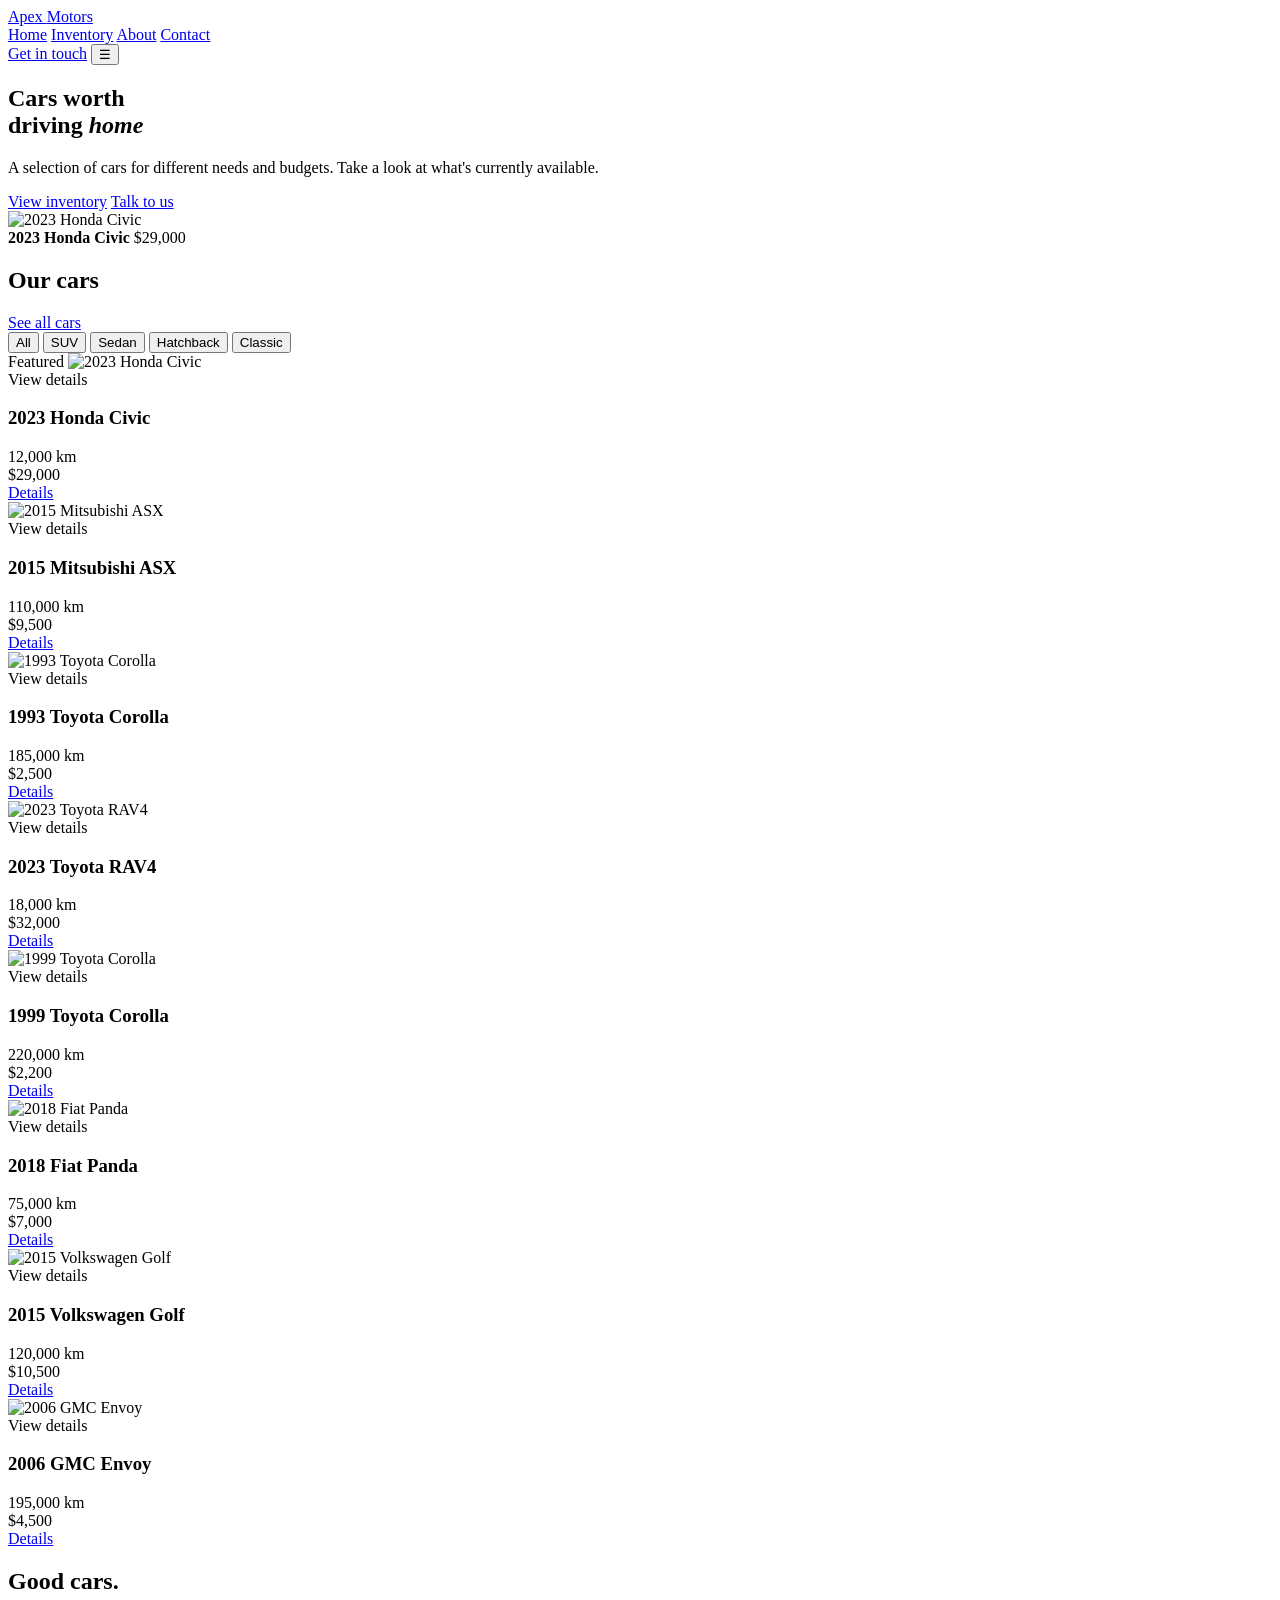
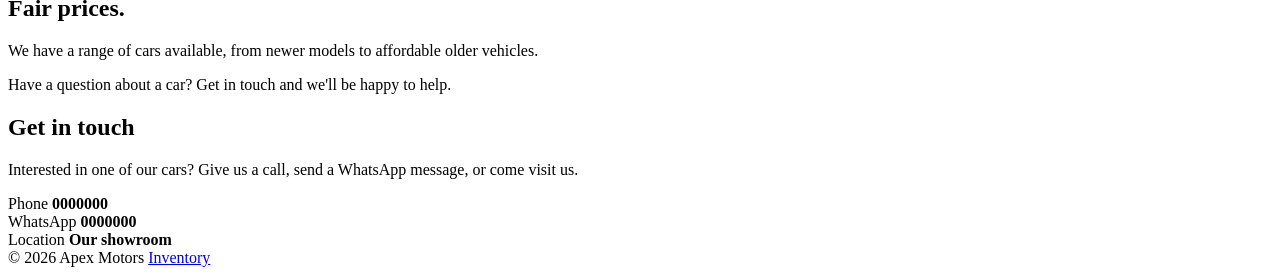
==== index.html @ e06a5155 "Add files via upload" ====
<!DOCTYPE html>
<html lang="en">

<head>
  <meta charset="UTF-8">
  <meta name="viewport" content="width=device-width, initial-scale=1.0">
  <title>Apex Motors</title>
  <link rel="stylesheet" href="css/styles.css">
</head>

<body>

  <header class="site-header" id="header">
    <div class="wrap nav">
      <a href="index.html" class="brand">Apex <span>Motors</span></a>

      <nav class="nav-links" id="navLinks">
        <a href="index.html" class="is-active">Home</a>
        <a href="inventory.html">Inventory</a>
        <a href="#about">About</a>
        <a href="#contact">Contact</a>
      </nav>

      <div class="nav-right">
        <a href="#contact" class="btn btn-ghost">Get in touch</a>
        <button class="menu-btn" id="menuBtn" aria-label="Menu">☰</button>
      </div>
    </div>
  </header>


  <section class="hero">
    <div class="wrap hero-inner">

      <div class="hero-copy">
        <h1>Cars worth<br>driving <em>home</em></h1>

        <p>
          A selection of cars for different needs and budgets.
          Take a look at what's currently available.
        </p>

        <div class="hero-actions">
          <a href="inventory.html" class="btn btn-fill">View inventory</a>
          <a href="#contact" class="btn btn-ghost">Talk to us</a>
        </div>
      </div>

      <div class="hero-photo">
        <img src="images/hondacivic.png" alt="2023 Honda Civic">

        <div class="hero-photo-label">
          <strong>2023 Honda Civic</strong>
          <span>$29,000</span>
        </div>
      </div>

    </div>
  </section>


  <section class="section">
    <div class="wrap">

      <div class="section-top reveal">
        <h2>Our cars</h2>
        <a href="inventory.html">See all cars</a>
      </div>

      <div class="filters reveal">
        <button class="filter is-on" data-filter="all">All</button>
        <button class="filter" data-filter="suv">SUV</button>
        <button class="filter" data-filter="sedan">Sedan</button>
        <button class="filter" data-filter="hatchback">Hatchback</button>
        <button class="filter" data-filter="classic">Classic</button>
      </div>


      <div class="cars" id="carGrid">


        <!-- Honda Civic -->
        <article class="car" data-category="sedan">

          <div class="car-img">
            <span class="car-tag">Featured</span>

            <img src="images/hondacivic.png" alt="2023 Honda Civic">

            <div class="car-overlay">
              <span>View details</span>
            </div>
          </div>

          <div class="car-body">

            <h3>2023 Honda Civic</h3>

            <div class="car-meta">
              <span>12,000 km</span>
            </div>

            <div class="car-footer">
              <div class="car-price">$29,000</div>
              <a href="#" class="car-link">Details</a>
            </div>

          </div>

        </article>


        <!-- Mitsubishi ASX -->
        <article class="car" data-category="suv">

          <div class="car-img">

            <img src="images/mitsubishiasx.png" alt="2015 Mitsubishi ASX">

            <div class="car-overlay">
              <span>View details</span>
            </div>

          </div>

          <div class="car-body">

            <h3>2015 Mitsubishi ASX</h3>

            <div class="car-meta">
              <span>110,000 km</span>
            </div>

            <div class="car-footer">
              <div class="car-price">$9,500</div>
              <a href="#" class="car-link">Details</a>
            </div>

          </div>

        </article>


        <!-- Toyota Corolla 1993 -->
        <article class="car" data-category="sedan classic">

          <div class="car-img">

            <img src="images/corolla1993.png" alt="1993 Toyota Corolla">

            <div class="car-overlay">
              <span>View details</span>
            </div>

          </div>

          <div class="car-body">

            <h3>1993 Toyota Corolla</h3>

            <div class="car-meta">
              <span>185,000 km</span>
            </div>

            <div class="car-footer">
              <div class="car-price">$2,500</div>
              <a href="#" class="car-link">Details</a>
            </div>

          </div>

        </article>


        <!-- Toyota RAV4 -->
        <article class="car" data-category="suv">

          <div class="car-img">

            <img src="images/toyotaRAV4.png" alt="2023 Toyota RAV4">

            <div class="car-overlay">
              <span>View details</span>
            </div>

          </div>

          <div class="car-body">

            <h3>2023 Toyota RAV4</h3>

            <div class="car-meta">
              <span>18,000 km</span>
            </div>

            <div class="car-footer">
              <div class="car-price">$32,000</div>
              <a href="#" class="car-link">Details</a>
            </div>

          </div>

        </article>


        <!-- Toyota Corolla 1999 -->
        <article class="car" data-category="sedan classic">

          <div class="car-img">

            <img src="images/corolla1999.png" alt="1999 Toyota Corolla">

            <div class="car-overlay">
              <span>View details</span>
            </div>

          </div>

          <div class="car-body">

            <h3>1999 Toyota Corolla</h3>

            <div class="car-meta">
              <span>220,000 km</span>
            </div>

            <div class="car-footer">
              <div class="car-price">$2,200</div>
              <a href="#" class="car-link">Details</a>
            </div>

          </div>

        </article>


        <!-- Fiat Panda -->
        <article class="car" data-category="hatchback">

          <div class="car-img">

            <img src="images/fiatpanda.png" alt="2018 Fiat Panda">

            <div class="car-overlay">
              <span>View details</span>
            </div>

          </div>

          <div class="car-body">

            <h3>2018 Fiat Panda</h3>

            <div class="car-meta">
              <span>75,000 km</span>
            </div>

            <div class="car-footer">
              <div class="car-price">$7,000</div>
              <a href="#" class="car-link">Details</a>
            </div>

          </div>

        </article>


        <!-- Volkswagen Golf -->
        <article class="car" data-category="hatchback">

          <div class="car-img">

            <img src="images/volkswagengolf.png" alt="2015 Volkswagen Golf">

            <div class="car-overlay">
              <span>View details</span>
            </div>

          </div>

          <div class="car-body">

            <h3>2015 Volkswagen Golf</h3>

            <div class="car-meta">
              <span>120,000 km</span>
            </div>

            <div class="car-footer">
              <div class="car-price">$10,500</div>
              <a href="#" class="car-link">Details</a>
            </div>

          </div>

        </article>


        <!-- GMC Envoy -->
        <article class="car" data-category="suv">

          <div class="car-img">

            <img src="images/gmcenvoy.png" alt="2006 GMC Envoy">

            <div class="car-overlay">
              <span>View details</span>
            </div>

          </div>

          <div class="car-body">

            <h3>2006 GMC Envoy</h3>

            <div class="car-meta">
              <span>195,000 km</span>
            </div>

            <div class="car-footer">
              <div class="car-price">$4,500</div>
              <a href="#" class="car-link">Details</a>
            </div>

          </div>

        </article>

      </div>
    </div>
  </section>


  <section class="about" id="about">

    <div class="wrap about-grid">

      <h2 class="reveal">
        Good cars.<br>
        Fair prices.
      </h2>

      <div class="reveal">

        <p>
          We have a range of cars available, from newer models to
          affordable older vehicles.
        </p>

        <p>
          Have a question about a car? Get in touch and we'll be
          happy to help.
        </p>

      </div>

    </div>

  </section>


  <section class="contact" id="contact">

    <div class="wrap">

      <div class="contact-inner reveal">

        <div class="contact-text">

          <h2>Get in touch</h2>

          <p>
            Interested in one of our cars? Give us a call,
            send a WhatsApp message, or come visit us.
          </p>

        </div>


        <div class="contact-details">

          <div>
            <span>Phone</span>
            <strong>0000000</strong>
          </div>

          <div>
            <span>WhatsApp</span>
            <strong>0000000</strong>
          </div>

          <div>
            <span>Location</span>
            <strong>Our showroom</strong>
          </div>

        </div>

      </div>

    </div>

  </section>


  <footer class="site-footer">

    <div class="wrap footer-row">

      <span>© 2026 Apex Motors</span>

      <a href="inventory.html">Inventory</a>

    </div>

  </footer>


  <script src="js/main.js"></script>

</body>

</html>
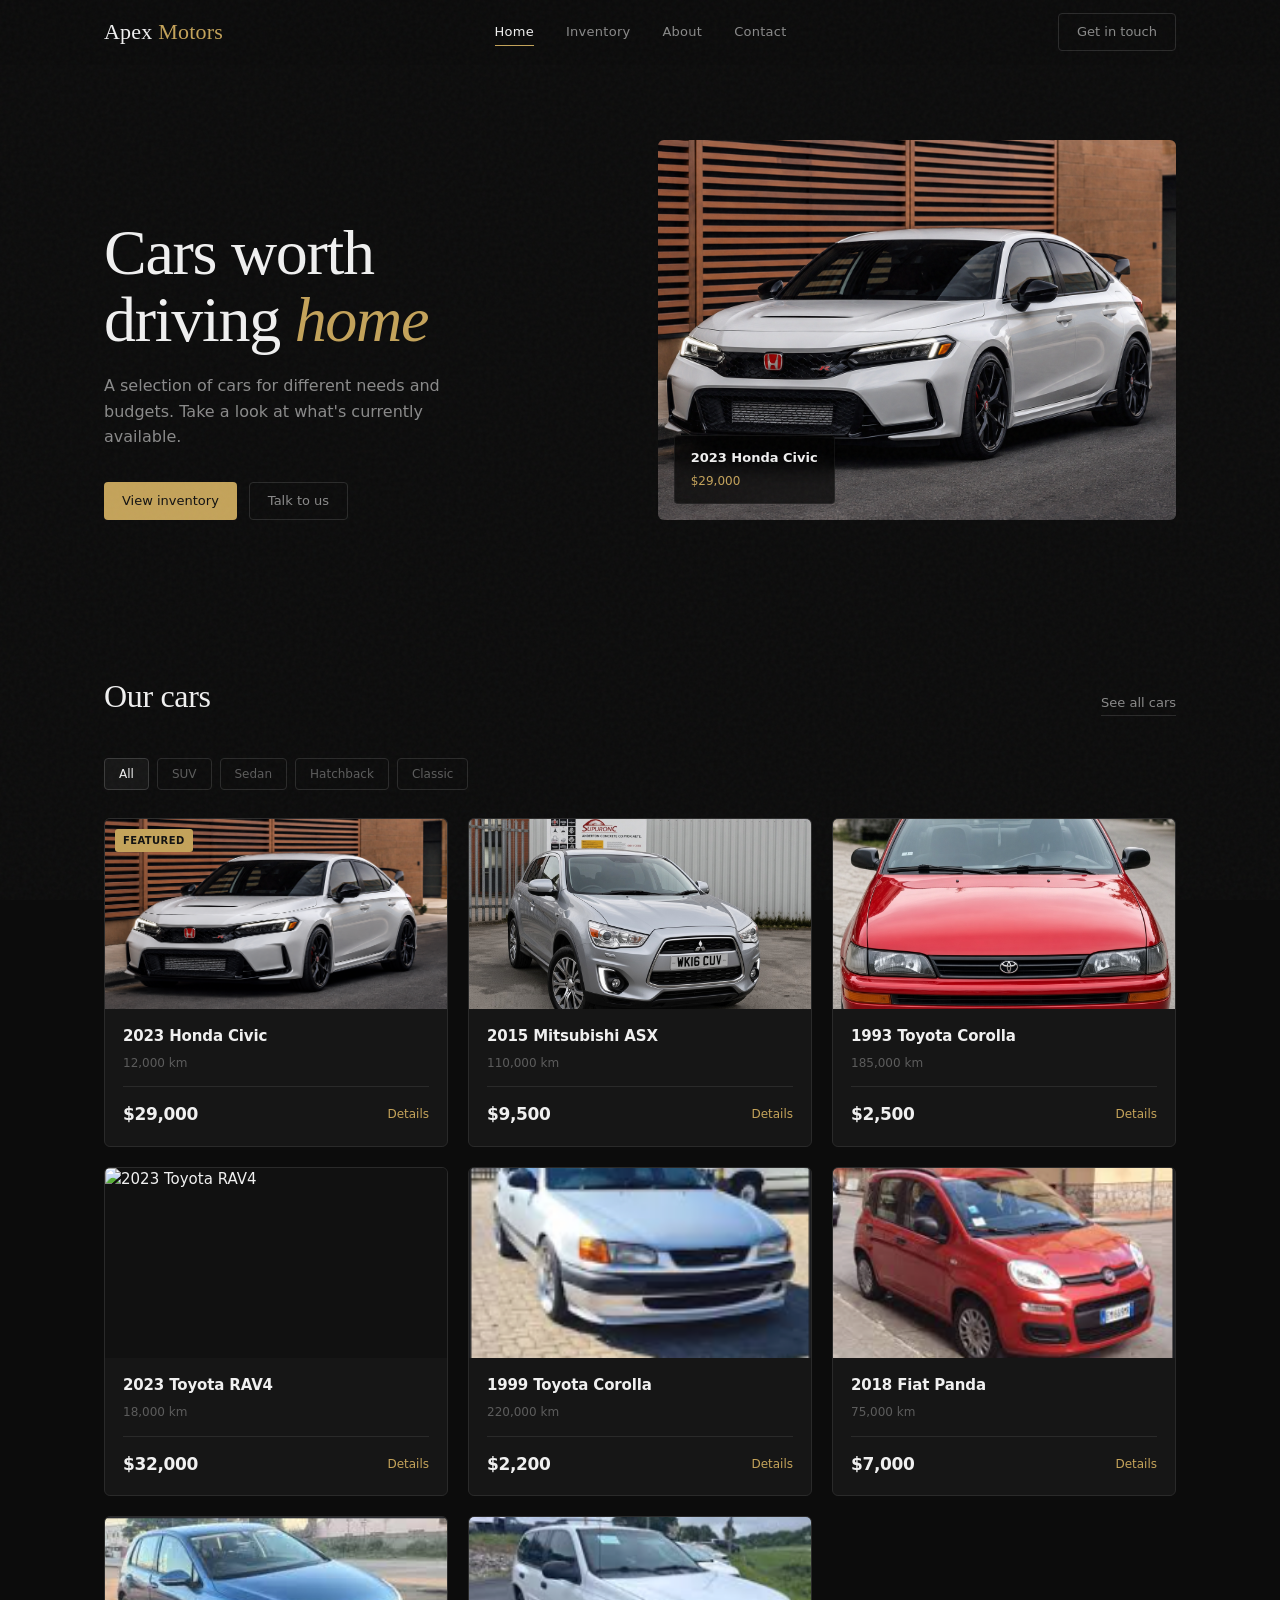
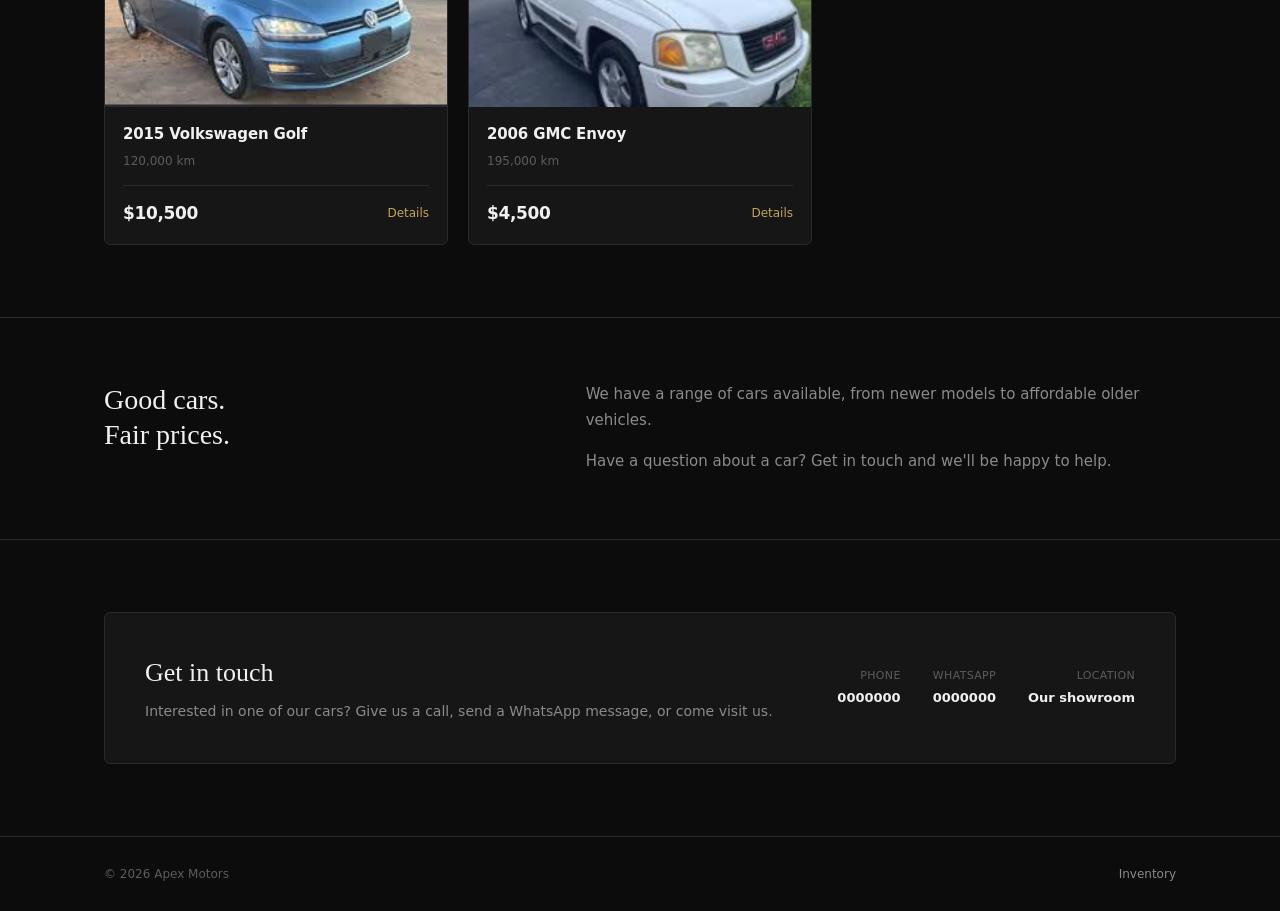
==== commit 509f0ac2: "Fix stylesheet and image paths; load styles.css and root images; fix script path" ====
--- a/index.html
+++ b/index.html
@@ -5,7 +5,7 @@
   <meta charset="UTF-8">
   <meta name="viewport" content="width=device-width, initial-scale=1.0">
   <title>Apex Motors</title>
-  <link rel="stylesheet" href="css/styles.css">
+  <link rel="stylesheet" href="styles.css">
 </head>
 
 <body>
@@ -47,7 +47,7 @@
       </div>
 
       <div class="hero-photo">
-        <img src="images/hondacivic.png" alt="2023 Honda Civic">
+        <img src="hondacivic.png" alt="2023 Honda Civic">
 
         <div class="hero-photo-label">
           <strong>2023 Honda Civic</strong>
@@ -85,7 +85,7 @@
           <div class="car-img">
             <span class="car-tag">Featured</span>
 
-            <img src="images/hondacivic.png" alt="2023 Honda Civic">
+            <img src="hondacivic.png" alt="2023 Honda Civic">
 
             <div class="car-overlay">
               <span>View details</span>
@@ -115,7 +115,7 @@
 
           <div class="car-img">
 
-            <img src="images/mitsubishiasx.png" alt="2015 Mitsubishi ASX">
+            <img src="mitsubishiasx.png" alt="2015 Mitsubishi ASX">
 
             <div class="car-overlay">
               <span>View details</span>
@@ -146,7 +146,7 @@
 
           <div class="car-img">
 
-            <img src="images/corolla1993.png" alt="1993 Toyota Corolla">
+            <img src="corolla1993.png" alt="1993 Toyota Corolla">
 
             <div class="car-overlay">
               <span>View details</span>
@@ -177,7 +177,7 @@
 
           <div class="car-img">
 
-            <img src="images/toyotaRAV4.png" alt="2023 Toyota RAV4">
+            <img src="toyotaRAV4.png" alt="2023 Toyota RAV4">
 
             <div class="car-overlay">
               <span>View details</span>
@@ -208,7 +208,7 @@
 
           <div class="car-img">
 
-            <img src="images/corolla1999.png" alt="1999 Toyota Corolla">
+            <img src="corolla1999.png" alt="1999 Toyota Corolla">
 
             <div class="car-overlay">
               <span>View details</span>
@@ -239,7 +239,7 @@
 
           <div class="car-img">
 
-            <img src="images/fiatpanda.png" alt="2018 Fiat Panda">
+            <img src="fiatpanda.png" alt="2018 Fiat Panda">
 
             <div class="car-overlay">
               <span>View details</span>
@@ -270,7 +270,7 @@
 
           <div class="car-img">
 
-            <img src="images/volkswagengolf.png" alt="2015 Volkswagen Golf">
+            <img src="volkswagengolf.png" alt="2015 Volkswagen Golf">
 
             <div class="car-overlay">
               <span>View details</span>
@@ -301,7 +301,7 @@
 
           <div class="car-img">
 
-            <img src="images/gmcenvoy.png" alt="2006 GMC Envoy">
+            <img src="gmcenvoy.png" alt="2006 GMC Envoy">
 
             <div class="car-overlay">
               <span>View details</span>
@@ -416,8 +416,8 @@
   </footer>
 
 
-  <script src="js/main.js"></script>
+  <script src="main.js"></script>
 
 </body>
 
-</html>+</html>
--- a/styles.css
+++ b/styles.css
@@ -0,0 +1,945 @@
+/* styles */
+
+@import url('https://fonts.googleapis.com/css2?family=DM+Sans:ital,opsz,wght@0,9..40,400;0,9..40,500;0,9..40,600;0,9..40,700;1,9..40,400&family=Instrument+Serif:ital@0;1&display=swap');
+
+:root {
+  --bg: #0c0c0c;
+  --surface: #161616;
+  --surface-2: #1c1c1c;
+  --border: #2a2a2a;
+  --text: #f0f0f0;
+  --text-dim: #8a8a8a;
+  --text-faint: #5c5c5c;
+  --accent: #c4a35a;
+  --accent-dim: rgba(196, 163, 90, 0.15);
+  --white: #ffffff;
+  --radius: 6px;
+}
+
+* {
+  box-sizing: border-box;
+  margin: 0;
+  padding: 0;
+}
+
+html {
+  scroll-behavior: smooth;
+}
+
+body {
+  font-family: 'DM Sans', system-ui, sans-serif;
+  background: var(--bg);
+  color: var(--text);
+  line-height: 1.55;
+  font-size: 15px;
+  -webkit-font-smoothing: antialiased;
+  overflow-x: hidden;
+}
+
+img {
+  max-width: 100%;
+  display: block;
+}
+
+a {
+  color: inherit;
+  text-decoration: none;
+}
+
+ul {
+  list-style: none;
+}
+
+button {
+  font-family: inherit;
+  cursor: pointer;
+  border: none;
+  background: none;
+}
+
+/* subtle film grain */
+body::after {
+  content: '';
+  position: fixed;
+  inset: 0;
+  pointer-events: none;
+  z-index: 9999;
+  opacity: 0.035;
+  background-image: url("data:image/svg+xml,%3Csvg viewBox='0 0 256 256' xmlns='http://www.w3.org/2000/svg'%3E%3Cfilter id='n'%3E%3CfeTurbulence type='fractalNoise' baseFrequency='0.85' numOctaves='4' stitchTiles='stitch'/%3E%3C/filter%3E%3Crect width='100%25' height='100%25' filter='url(%23n)'/%3E%3C/svg%3E");
+}
+
+/* progress bar */
+.progress {
+  position: fixed;
+  top: 0;
+  left: 0;
+  height: 2px;
+  background: var(--accent);
+  width: 0%;
+  z-index: 200;
+  transition: width 0.05s linear;
+}
+
+/* Layout */
+
+.wrap {
+  width: 100%;
+  max-width: 1120px;
+  margin: 0 auto;
+  padding: 0 24px;
+}
+
+/* Header */
+
+.site-header {
+  position: fixed;
+  top: 0;
+  left: 0;
+  right: 0;
+  z-index: 100;
+  background: rgba(12, 12, 12, 0.88);
+  backdrop-filter: blur(12px);
+  border-bottom: 1px solid transparent;
+  transition: border-color 0.25s, background 0.25s;
+}
+
+.site-header.is-scrolled {
+  border-bottom-color: var(--border);
+  background: rgba(12, 12, 12, 0.95);
+}
+
+.nav {
+  display: flex;
+  align-items: center;
+  justify-content: space-between;
+  height: 64px;
+}
+
+.brand {
+  font-family: 'Instrument Serif', Georgia, serif;
+  font-size: 22px;
+  font-weight: 400;
+  letter-spacing: 0.01em;
+  transition: opacity 0.2s;
+}
+
+.brand:hover {
+  opacity: 0.85;
+}
+
+.brand span {
+  color: var(--accent);
+}
+
+.nav-links {
+  display: flex;
+  gap: 32px;
+}
+
+.nav-links a {
+  font-size: 13px;
+  font-weight: 500;
+  color: var(--text-dim);
+  letter-spacing: 0.02em;
+  position: relative;
+  transition: color 0.2s;
+}
+
+.nav-links a::after {
+  content: '';
+  position: absolute;
+  left: 0;
+  bottom: -4px;
+  width: 0;
+  height: 1px;
+  background: var(--accent);
+  transition: width 0.25s ease;
+}
+
+.nav-links a:hover::after,
+.nav-links a.is-active::after {
+  width: 100%;
+}
+
+.nav-links a:hover,
+.nav-links a.is-active {
+  color: var(--text);
+}
+
+.nav-right {
+  display: flex;
+  align-items: center;
+  gap: 12px;
+}
+
+.btn {
+  display: inline-flex;
+  align-items: center;
+  justify-content: center;
+  height: 38px;
+  padding: 0 18px;
+  font-size: 13px;
+  font-weight: 500;
+  border-radius: 4px;
+  transition: all 0.2s ease;
+  position: relative;
+  overflow: hidden;
+}
+
+.btn-ghost {
+  border: 1px solid var(--border);
+  color: var(--text-dim);
+}
+
+.btn-ghost:hover {
+  border-color: #4a4a4a;
+  color: var(--text);
+  transform: translateY(-1px);
+}
+
+.btn-fill {
+  background: var(--accent);
+  color: #111;
+}
+
+.btn-fill:hover {
+  background: #d4b46a;
+  transform: translateY(-1px);
+  box-shadow: 0 6px 20px rgba(196, 163, 90, 0.25);
+}
+
+.menu-btn {
+  display: none;
+  font-size: 20px;
+  color: var(--text);
+  padding: 4px;
+}
+
+/* Hero */
+
+.hero {
+  padding: 140px 0 80px;
+  position: relative;
+}
+
+.hero-inner {
+  display: grid;
+  grid-template-columns: 1fr 1.05fr;
+  gap: 60px;
+  align-items: end;
+}
+
+.hero-copy {
+  opacity: 0;
+  transform: translateY(24px);
+  animation: rise 0.8s ease 0.15s forwards;
+}
+
+.hero-copy h1 {
+  font-family: 'Instrument Serif', Georgia, serif;
+  font-size: clamp(42px, 6vw, 64px);
+  font-weight: 400;
+  line-height: 1.05;
+  letter-spacing: -0.02em;
+  margin-bottom: 20px;
+}
+
+.hero-copy h1 em {
+  font-style: italic;
+  color: var(--accent);
+}
+
+.hero-copy p {
+  color: var(--text-dim);
+  font-size: 16px;
+  max-width: 380px;
+  margin-bottom: 32px;
+  line-height: 1.6;
+}
+
+.hero-actions {
+  display: flex;
+  gap: 12px;
+}
+
+.hero-photo {
+  position: relative;
+  opacity: 0;
+  transform: translateY(24px);
+  animation: rise 0.8s ease 0.35s forwards;
+}
+
+.hero-photo img {
+  width: 100%;
+  height: 380px;
+  object-fit: cover;
+  border-radius: var(--radius);
+  transition: transform 0.6s ease;
+}
+
+.hero-photo:hover img {
+  transform: scale(1.02);
+}
+
+.hero-photo-label {
+  position: absolute;
+  bottom: 16px;
+  left: 16px;
+  background: rgba(0,0,0,0.7);
+  backdrop-filter: blur(10px);
+  padding: 12px 16px;
+  border-radius: 4px;
+  font-size: 13px;
+  border: 1px solid rgba(255,255,255,0.06);
+  transition: transform 0.3s ease;
+}
+
+.hero-photo:hover .hero-photo-label {
+  transform: translateY(-4px);
+}
+
+.hero-photo-label strong {
+  display: block;
+  font-weight: 600;
+  margin-bottom: 3px;
+}
+
+.hero-photo-label span {
+  color: var(--accent);
+  font-size: 12px;
+}
+
+/* Section shared */
+
+.section {
+  padding: 72px 0;
+}
+
+.section-top {
+  display: flex;
+  align-items: baseline;
+  justify-content: space-between;
+  margin-bottom: 36px;
+  gap: 20px;
+}
+
+.section-top h2 {
+  font-family: 'Instrument Serif', Georgia, serif;
+  font-size: 32px;
+  font-weight: 400;
+  letter-spacing: -0.01em;
+}
+
+.section-top a {
+  font-size: 13px;
+  color: var(--text-dim);
+  border-bottom: 1px solid var(--border);
+  padding-bottom: 2px;
+  transition: color 0.2s, border-color 0.2s;
+}
+
+.section-top a:hover {
+  color: var(--accent);
+  border-color: var(--accent);
+}
+
+/* Filters */
+
+.filters {
+  display: flex;
+  gap: 8px;
+  margin-bottom: 28px;
+  flex-wrap: wrap;
+}
+
+.filter {
+  height: 32px;
+  padding: 0 14px;
+  font-size: 12px;
+  font-weight: 500;
+  color: var(--text-faint);
+  border: 1px solid var(--border);
+  border-radius: 4px;
+  transition: all 0.2s ease;
+}
+
+.filter:hover {
+  color: var(--text-dim);
+  border-color: #3a3a3a;
+}
+
+.filter.is-on {
+  background: var(--surface);
+  color: var(--text);
+  border-color: #3a3a3a;
+}
+
+/* Car grid */
+
+.cars {
+  display: grid;
+  grid-template-columns: repeat(3, 1fr);
+  gap: 20px;
+}
+
+.car {
+  background: var(--surface);
+  border: 1px solid var(--border);
+  border-radius: var(--radius);
+  overflow: hidden;
+  transition: border-color 0.25s, transform 0.3s ease, box-shadow 0.3s ease;
+  opacity: 0;
+  transform: translateY(20px);
+}
+
+.car.is-visible {
+  opacity: 1;
+  transform: translateY(0);
+}
+
+.car:hover {
+  border-color: #404040;
+  transform: translateY(-6px);
+  box-shadow: 0 16px 40px rgba(0,0,0,0.35);
+}
+
+.car-img {
+  position: relative;
+  height: 190px;
+  overflow: hidden;
+  background: #111;
+}
+
+.car-img img {
+  width: 100%;
+  height: 100%;
+  object-fit: cover;
+  transition: transform 0.5s ease;
+}
+
+.car:hover .car-img img {
+  transform: scale(1.06);
+}
+
+.car-tag {
+  position: absolute;
+  top: 10px;
+  left: 10px;
+  font-size: 10px;
+  font-weight: 600;
+  letter-spacing: 0.04em;
+  text-transform: uppercase;
+  background: var(--accent);
+  color: #111;
+  padding: 4px 8px;
+  border-radius: 3px;
+  z-index: 2;
+}
+
+.car-overlay {
+  position: absolute;
+  inset: 0;
+  background: linear-gradient(to top, rgba(0,0,0,0.55) 0%, transparent 50%);
+  opacity: 0;
+  transition: opacity 0.3s ease;
+  display: flex;
+  align-items: flex-end;
+  justify-content: center;
+  padding-bottom: 16px;
+  z-index: 1;
+}
+
+.car:hover .car-overlay {
+  opacity: 1;
+}
+
+.car-overlay span {
+  font-size: 12px;
+  font-weight: 500;
+  color: #fff;
+  background: rgba(255,255,255,0.12);
+  backdrop-filter: blur(6px);
+  padding: 7px 14px;
+  border-radius: 4px;
+  border: 1px solid rgba(255,255,255,0.1);
+}
+
+.car-body {
+  padding: 16px 18px 18px;
+}
+
+.car-body h3 {
+  font-size: 15px;
+  font-weight: 600;
+  margin-bottom: 6px;
+  letter-spacing: -0.01em;
+}
+
+.car-meta {
+  display: flex;
+  flex-wrap: wrap;
+  gap: 10px;
+  font-size: 12px;
+  color: var(--text-faint);
+  margin-bottom: 14px;
+}
+
+.car-footer {
+  display: flex;
+  align-items: center;
+  justify-content: space-between;
+  padding-top: 14px;
+  border-top: 1px solid var(--border);
+}
+
+.car-price {
+  font-size: 17px;
+  font-weight: 600;
+  letter-spacing: -0.02em;
+}
+
+.car-link {
+  font-size: 12px;
+  font-weight: 500;
+  color: var(--accent);
+  transition: opacity 0.2s, transform 0.2s;
+  display: inline-block;
+}
+
+.car:hover .car-link {
+  transform: translateX(3px);
+}
+
+/* About */
+
+.about {
+  border-top: 1px solid var(--border);
+  border-bottom: 1px solid var(--border);
+  padding: 64px 0;
+}
+
+.about-grid {
+  display: grid;
+  grid-template-columns: 1fr 1.4fr;
+  gap: 60px;
+  align-items: start;
+}
+
+.about-grid h2 {
+  font-family: 'Instrument Serif', Georgia, serif;
+  font-size: 28px;
+  font-weight: 400;
+  line-height: 1.25;
+}
+
+.about-grid p {
+  color: var(--text-dim);
+  font-size: 15px;
+  line-height: 1.7;
+  margin-bottom: 16px;
+}
+
+.about-grid p:last-child {
+  margin-bottom: 0;
+}
+
+/* Contact */
+
+.contact {
+  padding: 72px 0;
+}
+
+.contact-inner {
+  display: flex;
+  align-items: center;
+  justify-content: space-between;
+  gap: 40px;
+  padding: 40px;
+  background: var(--surface);
+  border: 1px solid var(--border);
+  border-radius: var(--radius);
+  transition: border-color 0.3s;
+}
+
+.contact-inner:hover {
+  border-color: #3a3a3a;
+}
+
+.contact-text h2 {
+  font-family: 'Instrument Serif', Georgia, serif;
+  font-size: 26px;
+  font-weight: 400;
+  margin-bottom: 8px;
+}
+
+.contact-text p {
+  color: var(--text-dim);
+  font-size: 14px;
+}
+
+.contact-details {
+  display: flex;
+  gap: 32px;
+  text-align: right;
+}
+
+.contact-details div {
+  font-size: 13px;
+}
+
+.contact-details span {
+  display: block;
+  color: var(--text-faint);
+  font-size: 11px;
+  margin-bottom: 4px;
+  letter-spacing: 0.03em;
+  text-transform: uppercase;
+}
+
+/* Footer */
+
+.site-footer {
+  border-top: 1px solid var(--border);
+  padding: 28px 0;
+}
+
+.footer-row {
+  display: flex;
+  align-items: center;
+  justify-content: space-between;
+  font-size: 12px;
+  color: var(--text-faint);
+}
+
+.footer-row a {
+  color: var(--text-dim);
+  transition: color 0.2s;
+}
+
+.footer-row a:hover {
+  color: var(--text);
+}
+
+/* Detail page */
+
+.detail {
+  padding: 100px 0 60px;
+}
+
+.detail-grid {
+  display: grid;
+  grid-template-columns: 1.5fr 1fr;
+  gap: 32px;
+  align-items: start;
+}
+
+.gallery {
+  background: var(--surface);
+  border: 1px solid var(--border);
+  border-radius: var(--radius);
+  overflow: hidden;
+}
+
+.gallery-main {
+  height: 400px;
+  background: #0a0a0a;
+  cursor: zoom-in;
+  position: relative;
+}
+
+.gallery-main img {
+  width: 100%;
+  height: 100%;
+  object-fit: cover;
+  transition: transform 0.4s ease;
+}
+
+.gallery-main:hover img {
+  transform: scale(1.03);
+}
+
+.gallery-thumbs {
+  display: flex;
+  gap: 6px;
+  padding: 10px;
+  overflow-x: auto;
+}
+
+.gallery-thumbs img {
+  width: 72px;
+  height: 52px;
+  object-fit: cover;
+  border-radius: 3px;
+  cursor: pointer;
+  opacity: 0.45;
+  border: 2px solid transparent;
+  transition: opacity 0.2s, border-color 0.2s, transform 0.2s;
+}
+
+.gallery-thumbs img.is-active,
+.gallery-thumbs img:hover {
+  opacity: 1;
+  border-color: var(--accent);
+  transform: scale(1.05);
+}
+
+.detail-panel {
+  background: var(--surface);
+  border: 1px solid var(--border);
+  border-radius: var(--radius);
+  padding: 28px;
+  position: sticky;
+  top: 84px;
+}
+
+.detail-panel h1 {
+  font-family: 'Instrument Serif', Georgia, serif;
+  font-size: 26px;
+  font-weight: 400;
+  margin-bottom: 4px;
+}
+
+.detail-panel .sub {
+  color: var(--text-faint);
+  font-size: 13px;
+  margin-bottom: 16px;
+}
+
+.detail-price {
+  font-size: 28px;
+  font-weight: 600;
+  letter-spacing: -0.02em;
+  margin-bottom: 24px;
+}
+
+.specs {
+  display: grid;
+  grid-template-columns: 1fr 1fr;
+  gap: 8px;
+  margin-bottom: 24px;
+}
+
+.spec {
+  background: var(--bg);
+  padding: 12px 14px;
+  border-radius: 4px;
+  font-size: 13px;
+  transition: background 0.2s;
+}
+
+.spec:hover {
+  background: var(--surface-2);
+}
+
+.spec span {
+  display: block;
+  font-size: 11px;
+  color: var(--text-faint);
+  margin-bottom: 2px;
+  text-transform: uppercase;
+  letter-spacing: 0.03em;
+}
+
+.detail-actions {
+  display: flex;
+  flex-direction: column;
+  gap: 8px;
+}
+
+.detail-actions .btn {
+  width: 100%;
+  height: 42px;
+}
+
+.features-block {
+  margin-top: 32px;
+  background: var(--surface);
+  border: 1px solid var(--border);
+  border-radius: var(--radius);
+  padding: 28px;
+}
+
+.features-block h3 {
+  font-size: 15px;
+  font-weight: 600;
+  margin-bottom: 16px;
+}
+
+.features-block ul {
+  display: grid;
+  grid-template-columns: 1fr 1fr;
+  gap: 8px 24px;
+}
+
+.features-block li {
+  font-size: 13px;
+  color: var(--text-dim);
+  padding-left: 16px;
+  position: relative;
+}
+
+.features-block li::before {
+  content: '';
+  position: absolute;
+  left: 0;
+  top: 7px;
+  width: 5px;
+  height: 5px;
+  background: var(--accent);
+  border-radius: 50%;
+}
+
+.back-link {
+  display: inline-block;
+  margin-top: 24px;
+  font-size: 13px;
+  color: var(--text-dim);
+  transition: color 0.2s;
+}
+
+.back-link:hover {
+  color: var(--accent);
+}
+
+/* Lightbox */
+.lightbox {
+  position: fixed;
+  inset: 0;
+  background: rgba(0,0,0,0.92);
+  z-index: 300;
+  display: flex;
+  align-items: center;
+  justify-content: center;
+  opacity: 0;
+  pointer-events: none;
+  transition: opacity 0.3s ease;
+}
+
+.lightbox.is-open {
+  opacity: 1;
+  pointer-events: auto;
+}
+
+.lightbox img {
+  max-width: 90vw;
+  max-height: 85vh;
+  object-fit: contain;
+  border-radius: 4px;
+  transform: scale(0.95);
+  transition: transform 0.3s ease;
+}
+
+.lightbox.is-open img {
+  transform: scale(1);
+}
+
+.lightbox-close {
+  position: absolute;
+  top: 24px;
+  right: 28px;
+  font-size: 28px;
+  color: #fff;
+  opacity: 0.7;
+  transition: opacity 0.2s;
+  line-height: 1;
+}
+
+.lightbox-close:hover {
+  opacity: 1;
+}
+
+/* reveal helper */
+.reveal {
+  opacity: 0;
+  transform: translateY(28px);
+  transition: opacity 0.7s ease, transform 0.7s ease;
+}
+
+.reveal.is-in {
+  opacity: 1;
+  transform: translateY(0);
+}
+
+/* keyframes */
+@keyframes rise {
+  to {
+    opacity: 1;
+    transform: translateY(0);
+  }
+}
+
+/* Responsive */
+
+@media (max-width: 900px) {
+  .hero-inner,
+  .about-grid,
+  .detail-grid {
+    grid-template-columns: 1fr;
+  }
+
+  .hero-photo {
+    order: -1;
+  }
+
+  .hero-photo img {
+    height: 280px;
+  }
+
+  .cars {
+    grid-template-columns: 1fr 1fr;
+  }
+
+  .nav-links {
+    display: none;
+  }
+
+  .nav-links.is-open {
+    display: flex;
+    flex-direction: column;
+    position: absolute;
+    top: 64px;
+    left: 0;
+    right: 0;
+    background: var(--bg);
+    border-bottom: 1px solid var(--border);
+    padding: 20px 24px;
+    gap: 16px;
+  }
+
+  .menu-btn {
+    display: block;
+  }
+
+  .contact-inner {
+    flex-direction: column;
+    align-items: flex-start;
+    text-align: left;
+  }
+
+  .contact-details {
+    text-align: left;
+    flex-wrap: wrap;
+  }
+}
+
+@media (max-width: 560px) {
+  .cars {
+    grid-template-columns: 1fr;
+  }
+
+  .specs {
+    grid-template-columns: 1fr;
+  }
+
+  .features-block ul {
+    grid-template-columns: 1fr;
+  }
+
+  .hero {
+    padding: 110px 0 60px;
+  }
+
+  .contact-inner {
+    padding: 28px;
+  }
+}
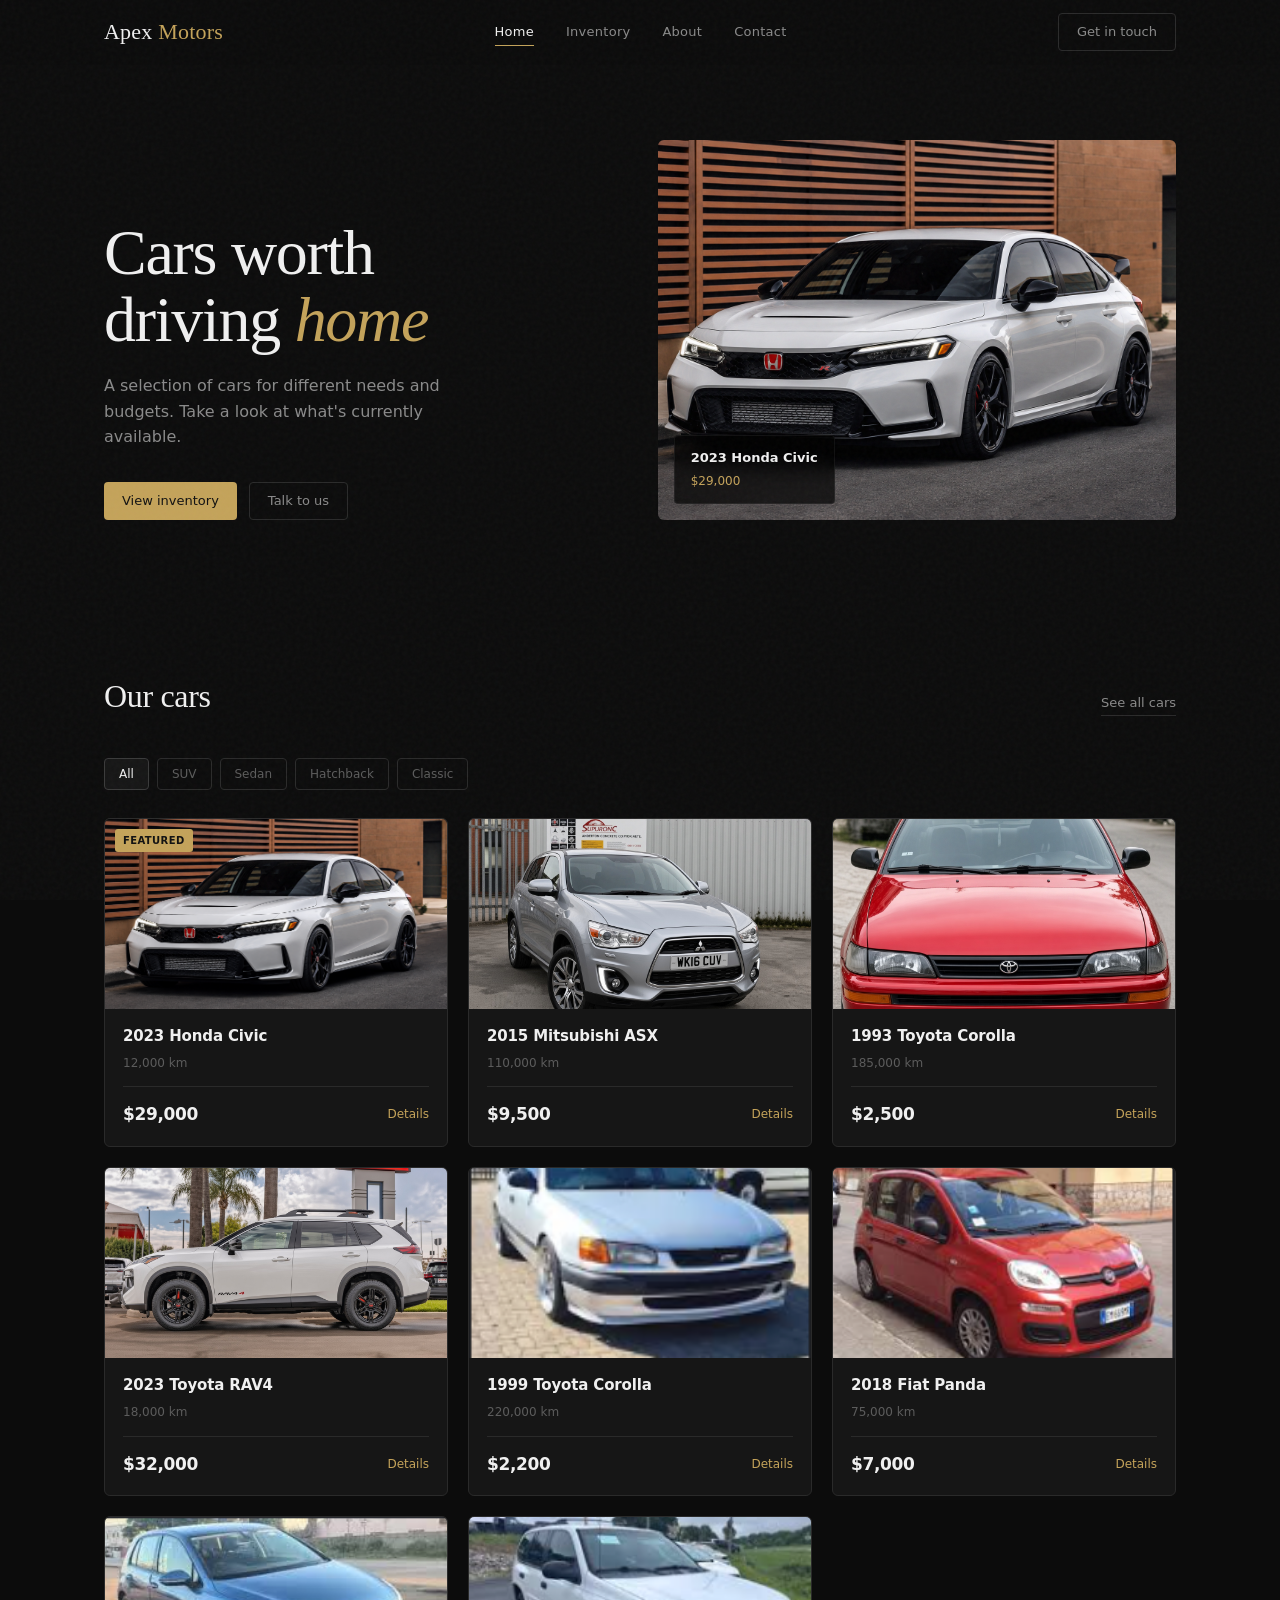
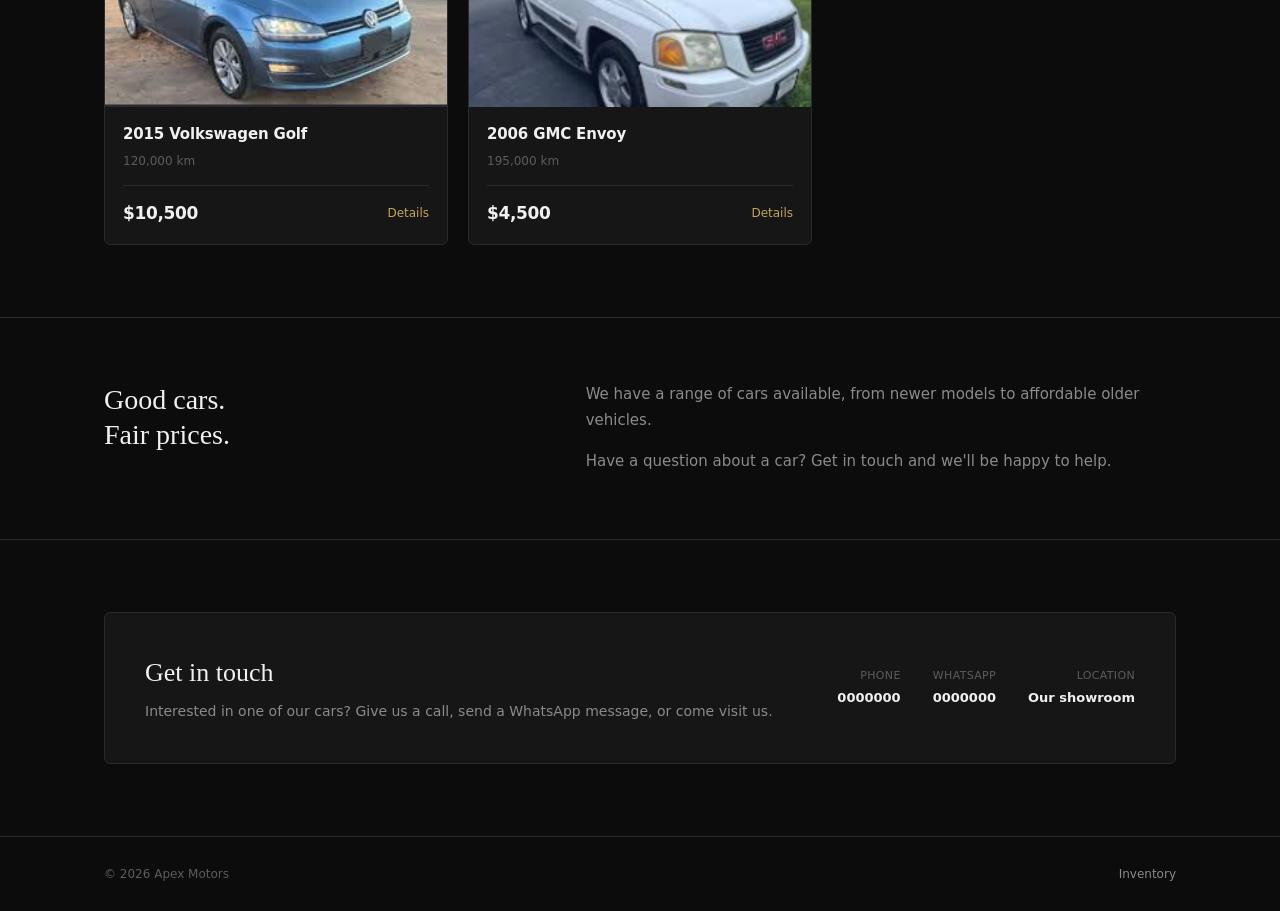
==== commit 77c8a848: "Update index.html" ====
--- a/index.html
+++ b/index.html
@@ -5,7 +5,7 @@
   <meta charset="UTF-8">
   <meta name="viewport" content="width=device-width, initial-scale=1.0">
   <title>Apex Motors</title>
-  <link rel="stylesheet" href="styles.css">
+  <link rel="stylesheet" href="css/styles.css">
 </head>
 
 <body>
@@ -47,7 +47,7 @@
       </div>
 
       <div class="hero-photo">
-        <img src="hondacivic.png" alt="2023 Honda Civic">
+        <img src="images/hondacivic.png" alt="2023 Honda Civic">
 
         <div class="hero-photo-label">
           <strong>2023 Honda Civic</strong>
@@ -85,7 +85,7 @@
           <div class="car-img">
             <span class="car-tag">Featured</span>
 
-            <img src="hondacivic.png" alt="2023 Honda Civic">
+            <img src="images/hondacivic.png" alt="2023 Honda Civic">
 
             <div class="car-overlay">
               <span>View details</span>
@@ -115,7 +115,7 @@
 
           <div class="car-img">
 
-            <img src="mitsubishiasx.png" alt="2015 Mitsubishi ASX">
+            <img src="images/mitsubishiasx.png" alt="2015 Mitsubishi ASX">
 
             <div class="car-overlay">
               <span>View details</span>
@@ -146,7 +146,7 @@
 
           <div class="car-img">
 
-            <img src="corolla1993.png" alt="1993 Toyota Corolla">
+            <img src="images/corolla1993.png" alt="1993 Toyota Corolla">
 
             <div class="car-overlay">
               <span>View details</span>
@@ -177,7 +177,7 @@
 
           <div class="car-img">
 
-            <img src="toyotaRAV4.png" alt="2023 Toyota RAV4">
+            <img src="images/toyotaRAV4.png" alt="2023 Toyota RAV4">
 
             <div class="car-overlay">
               <span>View details</span>
@@ -208,7 +208,7 @@
 
           <div class="car-img">
 
-            <img src="corolla1999.png" alt="1999 Toyota Corolla">
+            <img src="images/corolla1999.png" alt="1999 Toyota Corolla">
 
             <div class="car-overlay">
               <span>View details</span>
@@ -239,7 +239,7 @@
 
           <div class="car-img">
 
-            <img src="fiatpanda.png" alt="2018 Fiat Panda">
+            <img src="images/fiatpanda.png" alt="2018 Fiat Panda">
 
             <div class="car-overlay">
               <span>View details</span>
@@ -270,7 +270,7 @@
 
           <div class="car-img">
 
-            <img src="volkswagengolf.png" alt="2015 Volkswagen Golf">
+            <img src="images/volkswagengolf.png" alt="2015 Volkswagen Golf">
 
             <div class="car-overlay">
               <span>View details</span>
@@ -301,7 +301,7 @@
 
           <div class="car-img">
 
-            <img src="gmcenvoy.png" alt="2006 GMC Envoy">
+            <img src="images/gmcenvoy.png" alt="2006 GMC Envoy">
 
             <div class="car-overlay">
               <span>View details</span>
@@ -416,7 +416,7 @@
   </footer>
 
 
-  <script src="main.js"></script>
+  <script src="js/main.js"></script>
 
 </body>
 
--- a/css/styles.css
+++ b/css/styles.css
@@ -0,0 +1,945 @@
+/* styles */
+
+@import url('https://fonts.googleapis.com/css2?family=DM+Sans:ital,opsz,wght@0,9..40,400;0,9..40,500;0,9..40,600;0,9..40,700;1,9..40,400&family=Instrument+Serif:ital@0;1&display=swap');
+
+:root {
+  --bg: #0c0c0c;
+  --surface: #161616;
+  --surface-2: #1c1c1c;
+  --border: #2a2a2a;
+  --text: #f0f0f0;
+  --text-dim: #8a8a8a;
+  --text-faint: #5c5c5c;
+  --accent: #c4a35a;
+  --accent-dim: rgba(196, 163, 90, 0.15);
+  --white: #ffffff;
+  --radius: 6px;
+}
+
+* {
+  box-sizing: border-box;
+  margin: 0;
+  padding: 0;
+}
+
+html {
+  scroll-behavior: smooth;
+}
+
+body {
+  font-family: 'DM Sans', system-ui, sans-serif;
+  background: var(--bg);
+  color: var(--text);
+  line-height: 1.55;
+  font-size: 15px;
+  -webkit-font-smoothing: antialiased;
+  overflow-x: hidden;
+}
+
+img {
+  max-width: 100%;
+  display: block;
+}
+
+a {
+  color: inherit;
+  text-decoration: none;
+}
+
+ul {
+  list-style: none;
+}
+
+button {
+  font-family: inherit;
+  cursor: pointer;
+  border: none;
+  background: none;
+}
+
+/* subtle film grain */
+body::after {
+  content: '';
+  position: fixed;
+  inset: 0;
+  pointer-events: none;
+  z-index: 9999;
+  opacity: 0.035;
+  background-image: url("data:image/svg+xml,%3Csvg viewBox='0 0 256 256' xmlns='http://www.w3.org/2000/svg'%3E%3Cfilter id='n'%3E%3CfeTurbulence type='fractalNoise' baseFrequency='0.85' numOctaves='4' stitchTiles='stitch'/%3E%3C/filter%3E%3Crect width='100%25' height='100%25' filter='url(%23n)'/%3E%3C/svg%3E");
+}
+
+/* progress bar */
+.progress {
+  position: fixed;
+  top: 0;
+  left: 0;
+  height: 2px;
+  background: var(--accent);
+  width: 0%;
+  z-index: 200;
+  transition: width 0.05s linear;
+}
+
+/* Layout */
+
+.wrap {
+  width: 100%;
+  max-width: 1120px;
+  margin: 0 auto;
+  padding: 0 24px;
+}
+
+/* Header */
+
+.site-header {
+  position: fixed;
+  top: 0;
+  left: 0;
+  right: 0;
+  z-index: 100;
+  background: rgba(12, 12, 12, 0.88);
+  backdrop-filter: blur(12px);
+  border-bottom: 1px solid transparent;
+  transition: border-color 0.25s, background 0.25s;
+}
+
+.site-header.is-scrolled {
+  border-bottom-color: var(--border);
+  background: rgba(12, 12, 12, 0.95);
+}
+
+.nav {
+  display: flex;
+  align-items: center;
+  justify-content: space-between;
+  height: 64px;
+}
+
+.brand {
+  font-family: 'Instrument Serif', Georgia, serif;
+  font-size: 22px;
+  font-weight: 400;
+  letter-spacing: 0.01em;
+  transition: opacity 0.2s;
+}
+
+.brand:hover {
+  opacity: 0.85;
+}
+
+.brand span {
+  color: var(--accent);
+}
+
+.nav-links {
+  display: flex;
+  gap: 32px;
+}
+
+.nav-links a {
+  font-size: 13px;
+  font-weight: 500;
+  color: var(--text-dim);
+  letter-spacing: 0.02em;
+  position: relative;
+  transition: color 0.2s;
+}
+
+.nav-links a::after {
+  content: '';
+  position: absolute;
+  left: 0;
+  bottom: -4px;
+  width: 0;
+  height: 1px;
+  background: var(--accent);
+  transition: width 0.25s ease;
+}
+
+.nav-links a:hover::after,
+.nav-links a.is-active::after {
+  width: 100%;
+}
+
+.nav-links a:hover,
+.nav-links a.is-active {
+  color: var(--text);
+}
+
+.nav-right {
+  display: flex;
+  align-items: center;
+  gap: 12px;
+}
+
+.btn {
+  display: inline-flex;
+  align-items: center;
+  justify-content: center;
+  height: 38px;
+  padding: 0 18px;
+  font-size: 13px;
+  font-weight: 500;
+  border-radius: 4px;
+  transition: all 0.2s ease;
+  position: relative;
+  overflow: hidden;
+}
+
+.btn-ghost {
+  border: 1px solid var(--border);
+  color: var(--text-dim);
+}
+
+.btn-ghost:hover {
+  border-color: #4a4a4a;
+  color: var(--text);
+  transform: translateY(-1px);
+}
+
+.btn-fill {
+  background: var(--accent);
+  color: #111;
+}
+
+.btn-fill:hover {
+  background: #d4b46a;
+  transform: translateY(-1px);
+  box-shadow: 0 6px 20px rgba(196, 163, 90, 0.25);
+}
+
+.menu-btn {
+  display: none;
+  font-size: 20px;
+  color: var(--text);
+  padding: 4px;
+}
+
+/* Hero */
+
+.hero {
+  padding: 140px 0 80px;
+  position: relative;
+}
+
+.hero-inner {
+  display: grid;
+  grid-template-columns: 1fr 1.05fr;
+  gap: 60px;
+  align-items: end;
+}
+
+.hero-copy {
+  opacity: 0;
+  transform: translateY(24px);
+  animation: rise 0.8s ease 0.15s forwards;
+}
+
+.hero-copy h1 {
+  font-family: 'Instrument Serif', Georgia, serif;
+  font-size: clamp(42px, 6vw, 64px);
+  font-weight: 400;
+  line-height: 1.05;
+  letter-spacing: -0.02em;
+  margin-bottom: 20px;
+}
+
+.hero-copy h1 em {
+  font-style: italic;
+  color: var(--accent);
+}
+
+.hero-copy p {
+  color: var(--text-dim);
+  font-size: 16px;
+  max-width: 380px;
+  margin-bottom: 32px;
+  line-height: 1.6;
+}
+
+.hero-actions {
+  display: flex;
+  gap: 12px;
+}
+
+.hero-photo {
+  position: relative;
+  opacity: 0;
+  transform: translateY(24px);
+  animation: rise 0.8s ease 0.35s forwards;
+}
+
+.hero-photo img {
+  width: 100%;
+  height: 380px;
+  object-fit: cover;
+  border-radius: var(--radius);
+  transition: transform 0.6s ease;
+}
+
+.hero-photo:hover img {
+  transform: scale(1.02);
+}
+
+.hero-photo-label {
+  position: absolute;
+  bottom: 16px;
+  left: 16px;
+  background: rgba(0,0,0,0.7);
+  backdrop-filter: blur(10px);
+  padding: 12px 16px;
+  border-radius: 4px;
+  font-size: 13px;
+  border: 1px solid rgba(255,255,255,0.06);
+  transition: transform 0.3s ease;
+}
+
+.hero-photo:hover .hero-photo-label {
+  transform: translateY(-4px);
+}
+
+.hero-photo-label strong {
+  display: block;
+  font-weight: 600;
+  margin-bottom: 3px;
+}
+
+.hero-photo-label span {
+  color: var(--accent);
+  font-size: 12px;
+}
+
+/* Section shared */
+
+.section {
+  padding: 72px 0;
+}
+
+.section-top {
+  display: flex;
+  align-items: baseline;
+  justify-content: space-between;
+  margin-bottom: 36px;
+  gap: 20px;
+}
+
+.section-top h2 {
+  font-family: 'Instrument Serif', Georgia, serif;
+  font-size: 32px;
+  font-weight: 400;
+  letter-spacing: -0.01em;
+}
+
+.section-top a {
+  font-size: 13px;
+  color: var(--text-dim);
+  border-bottom: 1px solid var(--border);
+  padding-bottom: 2px;
+  transition: color 0.2s, border-color 0.2s;
+}
+
+.section-top a:hover {
+  color: var(--accent);
+  border-color: var(--accent);
+}
+
+/* Filters */
+
+.filters {
+  display: flex;
+  gap: 8px;
+  margin-bottom: 28px;
+  flex-wrap: wrap;
+}
+
+.filter {
+  height: 32px;
+  padding: 0 14px;
+  font-size: 12px;
+  font-weight: 500;
+  color: var(--text-faint);
+  border: 1px solid var(--border);
+  border-radius: 4px;
+  transition: all 0.2s ease;
+}
+
+.filter:hover {
+  color: var(--text-dim);
+  border-color: #3a3a3a;
+}
+
+.filter.is-on {
+  background: var(--surface);
+  color: var(--text);
+  border-color: #3a3a3a;
+}
+
+/* Car grid */
+
+.cars {
+  display: grid;
+  grid-template-columns: repeat(3, 1fr);
+  gap: 20px;
+}
+
+.car {
+  background: var(--surface);
+  border: 1px solid var(--border);
+  border-radius: var(--radius);
+  overflow: hidden;
+  transition: border-color 0.25s, transform 0.3s ease, box-shadow 0.3s ease;
+  opacity: 0;
+  transform: translateY(20px);
+}
+
+.car.is-visible {
+  opacity: 1;
+  transform: translateY(0);
+}
+
+.car:hover {
+  border-color: #404040;
+  transform: translateY(-6px);
+  box-shadow: 0 16px 40px rgba(0,0,0,0.35);
+}
+
+.car-img {
+  position: relative;
+  height: 190px;
+  overflow: hidden;
+  background: #111;
+}
+
+.car-img img {
+  width: 100%;
+  height: 100%;
+  object-fit: cover;
+  transition: transform 0.5s ease;
+}
+
+.car:hover .car-img img {
+  transform: scale(1.06);
+}
+
+.car-tag {
+  position: absolute;
+  top: 10px;
+  left: 10px;
+  font-size: 10px;
+  font-weight: 600;
+  letter-spacing: 0.04em;
+  text-transform: uppercase;
+  background: var(--accent);
+  color: #111;
+  padding: 4px 8px;
+  border-radius: 3px;
+  z-index: 2;
+}
+
+.car-overlay {
+  position: absolute;
+  inset: 0;
+  background: linear-gradient(to top, rgba(0,0,0,0.55) 0%, transparent 50%);
+  opacity: 0;
+  transition: opacity 0.3s ease;
+  display: flex;
+  align-items: flex-end;
+  justify-content: center;
+  padding-bottom: 16px;
+  z-index: 1;
+}
+
+.car:hover .car-overlay {
+  opacity: 1;
+}
+
+.car-overlay span {
+  font-size: 12px;
+  font-weight: 500;
+  color: #fff;
+  background: rgba(255,255,255,0.12);
+  backdrop-filter: blur(6px);
+  padding: 7px 14px;
+  border-radius: 4px;
+  border: 1px solid rgba(255,255,255,0.1);
+}
+
+.car-body {
+  padding: 16px 18px 18px;
+}
+
+.car-body h3 {
+  font-size: 15px;
+  font-weight: 600;
+  margin-bottom: 6px;
+  letter-spacing: -0.01em;
+}
+
+.car-meta {
+  display: flex;
+  flex-wrap: wrap;
+  gap: 10px;
+  font-size: 12px;
+  color: var(--text-faint);
+  margin-bottom: 14px;
+}
+
+.car-footer {
+  display: flex;
+  align-items: center;
+  justify-content: space-between;
+  padding-top: 14px;
+  border-top: 1px solid var(--border);
+}
+
+.car-price {
+  font-size: 17px;
+  font-weight: 600;
+  letter-spacing: -0.02em;
+}
+
+.car-link {
+  font-size: 12px;
+  font-weight: 500;
+  color: var(--accent);
+  transition: opacity 0.2s, transform 0.2s;
+  display: inline-block;
+}
+
+.car:hover .car-link {
+  transform: translateX(3px);
+}
+
+/* About */
+
+.about {
+  border-top: 1px solid var(--border);
+  border-bottom: 1px solid var(--border);
+  padding: 64px 0;
+}
+
+.about-grid {
+  display: grid;
+  grid-template-columns: 1fr 1.4fr;
+  gap: 60px;
+  align-items: start;
+}
+
+.about-grid h2 {
+  font-family: 'Instrument Serif', Georgia, serif;
+  font-size: 28px;
+  font-weight: 400;
+  line-height: 1.25;
+}
+
+.about-grid p {
+  color: var(--text-dim);
+  font-size: 15px;
+  line-height: 1.7;
+  margin-bottom: 16px;
+}
+
+.about-grid p:last-child {
+  margin-bottom: 0;
+}
+
+/* Contact */
+
+.contact {
+  padding: 72px 0;
+}
+
+.contact-inner {
+  display: flex;
+  align-items: center;
+  justify-content: space-between;
+  gap: 40px;
+  padding: 40px;
+  background: var(--surface);
+  border: 1px solid var(--border);
+  border-radius: var(--radius);
+  transition: border-color 0.3s;
+}
+
+.contact-inner:hover {
+  border-color: #3a3a3a;
+}
+
+.contact-text h2 {
+  font-family: 'Instrument Serif', Georgia, serif;
+  font-size: 26px;
+  font-weight: 400;
+  margin-bottom: 8px;
+}
+
+.contact-text p {
+  color: var(--text-dim);
+  font-size: 14px;
+}
+
+.contact-details {
+  display: flex;
+  gap: 32px;
+  text-align: right;
+}
+
+.contact-details div {
+  font-size: 13px;
+}
+
+.contact-details span {
+  display: block;
+  color: var(--text-faint);
+  font-size: 11px;
+  margin-bottom: 4px;
+  letter-spacing: 0.03em;
+  text-transform: uppercase;
+}
+
+/* Footer */
+
+.site-footer {
+  border-top: 1px solid var(--border);
+  padding: 28px 0;
+}
+
+.footer-row {
+  display: flex;
+  align-items: center;
+  justify-content: space-between;
+  font-size: 12px;
+  color: var(--text-faint);
+}
+
+.footer-row a {
+  color: var(--text-dim);
+  transition: color 0.2s;
+}
+
+.footer-row a:hover {
+  color: var(--text);
+}
+
+/* Detail page */
+
+.detail {
+  padding: 100px 0 60px;
+}
+
+.detail-grid {
+  display: grid;
+  grid-template-columns: 1.5fr 1fr;
+  gap: 32px;
+  align-items: start;
+}
+
+.gallery {
+  background: var(--surface);
+  border: 1px solid var(--border);
+  border-radius: var(--radius);
+  overflow: hidden;
+}
+
+.gallery-main {
+  height: 400px;
+  background: #0a0a0a;
+  cursor: zoom-in;
+  position: relative;
+}
+
+.gallery-main img {
+  width: 100%;
+  height: 100%;
+  object-fit: cover;
+  transition: transform 0.4s ease;
+}
+
+.gallery-main:hover img {
+  transform: scale(1.03);
+}
+
+.gallery-thumbs {
+  display: flex;
+  gap: 6px;
+  padding: 10px;
+  overflow-x: auto;
+}
+
+.gallery-thumbs img {
+  width: 72px;
+  height: 52px;
+  object-fit: cover;
+  border-radius: 3px;
+  cursor: pointer;
+  opacity: 0.45;
+  border: 2px solid transparent;
+  transition: opacity 0.2s, border-color 0.2s, transform 0.2s;
+}
+
+.gallery-thumbs img.is-active,
+.gallery-thumbs img:hover {
+  opacity: 1;
+  border-color: var(--accent);
+  transform: scale(1.05);
+}
+
+.detail-panel {
+  background: var(--surface);
+  border: 1px solid var(--border);
+  border-radius: var(--radius);
+  padding: 28px;
+  position: sticky;
+  top: 84px;
+}
+
+.detail-panel h1 {
+  font-family: 'Instrument Serif', Georgia, serif;
+  font-size: 26px;
+  font-weight: 400;
+  margin-bottom: 4px;
+}
+
+.detail-panel .sub {
+  color: var(--text-faint);
+  font-size: 13px;
+  margin-bottom: 16px;
+}
+
+.detail-price {
+  font-size: 28px;
+  font-weight: 600;
+  letter-spacing: -0.02em;
+  margin-bottom: 24px;
+}
+
+.specs {
+  display: grid;
+  grid-template-columns: 1fr 1fr;
+  gap: 8px;
+  margin-bottom: 24px;
+}
+
+.spec {
+  background: var(--bg);
+  padding: 12px 14px;
+  border-radius: 4px;
+  font-size: 13px;
+  transition: background 0.2s;
+}
+
+.spec:hover {
+  background: var(--surface-2);
+}
+
+.spec span {
+  display: block;
+  font-size: 11px;
+  color: var(--text-faint);
+  margin-bottom: 2px;
+  text-transform: uppercase;
+  letter-spacing: 0.03em;
+}
+
+.detail-actions {
+  display: flex;
+  flex-direction: column;
+  gap: 8px;
+}
+
+.detail-actions .btn {
+  width: 100%;
+  height: 42px;
+}
+
+.features-block {
+  margin-top: 32px;
+  background: var(--surface);
+  border: 1px solid var(--border);
+  border-radius: var(--radius);
+  padding: 28px;
+}
+
+.features-block h3 {
+  font-size: 15px;
+  font-weight: 600;
+  margin-bottom: 16px;
+}
+
+.features-block ul {
+  display: grid;
+  grid-template-columns: 1fr 1fr;
+  gap: 8px 24px;
+}
+
+.features-block li {
+  font-size: 13px;
+  color: var(--text-dim);
+  padding-left: 16px;
+  position: relative;
+}
+
+.features-block li::before {
+  content: '';
+  position: absolute;
+  left: 0;
+  top: 7px;
+  width: 5px;
+  height: 5px;
+  background: var(--accent);
+  border-radius: 50%;
+}
+
+.back-link {
+  display: inline-block;
+  margin-top: 24px;
+  font-size: 13px;
+  color: var(--text-dim);
+  transition: color 0.2s;
+}
+
+.back-link:hover {
+  color: var(--accent);
+}
+
+/* Lightbox */
+.lightbox {
+  position: fixed;
+  inset: 0;
+  background: rgba(0,0,0,0.92);
+  z-index: 300;
+  display: flex;
+  align-items: center;
+  justify-content: center;
+  opacity: 0;
+  pointer-events: none;
+  transition: opacity 0.3s ease;
+}
+
+.lightbox.is-open {
+  opacity: 1;
+  pointer-events: auto;
+}
+
+.lightbox img {
+  max-width: 90vw;
+  max-height: 85vh;
+  object-fit: contain;
+  border-radius: 4px;
+  transform: scale(0.95);
+  transition: transform 0.3s ease;
+}
+
+.lightbox.is-open img {
+  transform: scale(1);
+}
+
+.lightbox-close {
+  position: absolute;
+  top: 24px;
+  right: 28px;
+  font-size: 28px;
+  color: #fff;
+  opacity: 0.7;
+  transition: opacity 0.2s;
+  line-height: 1;
+}
+
+.lightbox-close:hover {
+  opacity: 1;
+}
+
+/* reveal helper */
+.reveal {
+  opacity: 0;
+  transform: translateY(28px);
+  transition: opacity 0.7s ease, transform 0.7s ease;
+}
+
+.reveal.is-in {
+  opacity: 1;
+  transform: translateY(0);
+}
+
+/* keyframes */
+@keyframes rise {
+  to {
+    opacity: 1;
+    transform: translateY(0);
+  }
+}
+
+/* Responsive */
+
+@media (max-width: 900px) {
+  .hero-inner,
+  .about-grid,
+  .detail-grid {
+    grid-template-columns: 1fr;
+  }
+
+  .hero-photo {
+    order: -1;
+  }
+
+  .hero-photo img {
+    height: 280px;
+  }
+
+  .cars {
+    grid-template-columns: 1fr 1fr;
+  }
+
+  .nav-links {
+    display: none;
+  }
+
+  .nav-links.is-open {
+    display: flex;
+    flex-direction: column;
+    position: absolute;
+    top: 64px;
+    left: 0;
+    right: 0;
+    background: var(--bg);
+    border-bottom: 1px solid var(--border);
+    padding: 20px 24px;
+    gap: 16px;
+  }
+
+  .menu-btn {
+    display: block;
+  }
+
+  .contact-inner {
+    flex-direction: column;
+    align-items: flex-start;
+    text-align: left;
+  }
+
+  .contact-details {
+    text-align: left;
+    flex-wrap: wrap;
+  }
+}
+
+@media (max-width: 560px) {
+  .cars {
+    grid-template-columns: 1fr;
+  }
+
+  .specs {
+    grid-template-columns: 1fr;
+  }
+
+  .features-block ul {
+    grid-template-columns: 1fr;
+  }
+
+  .hero {
+    padding: 110px 0 60px;
+  }
+
+  .contact-inner {
+    padding: 28px;
+  }
+}
